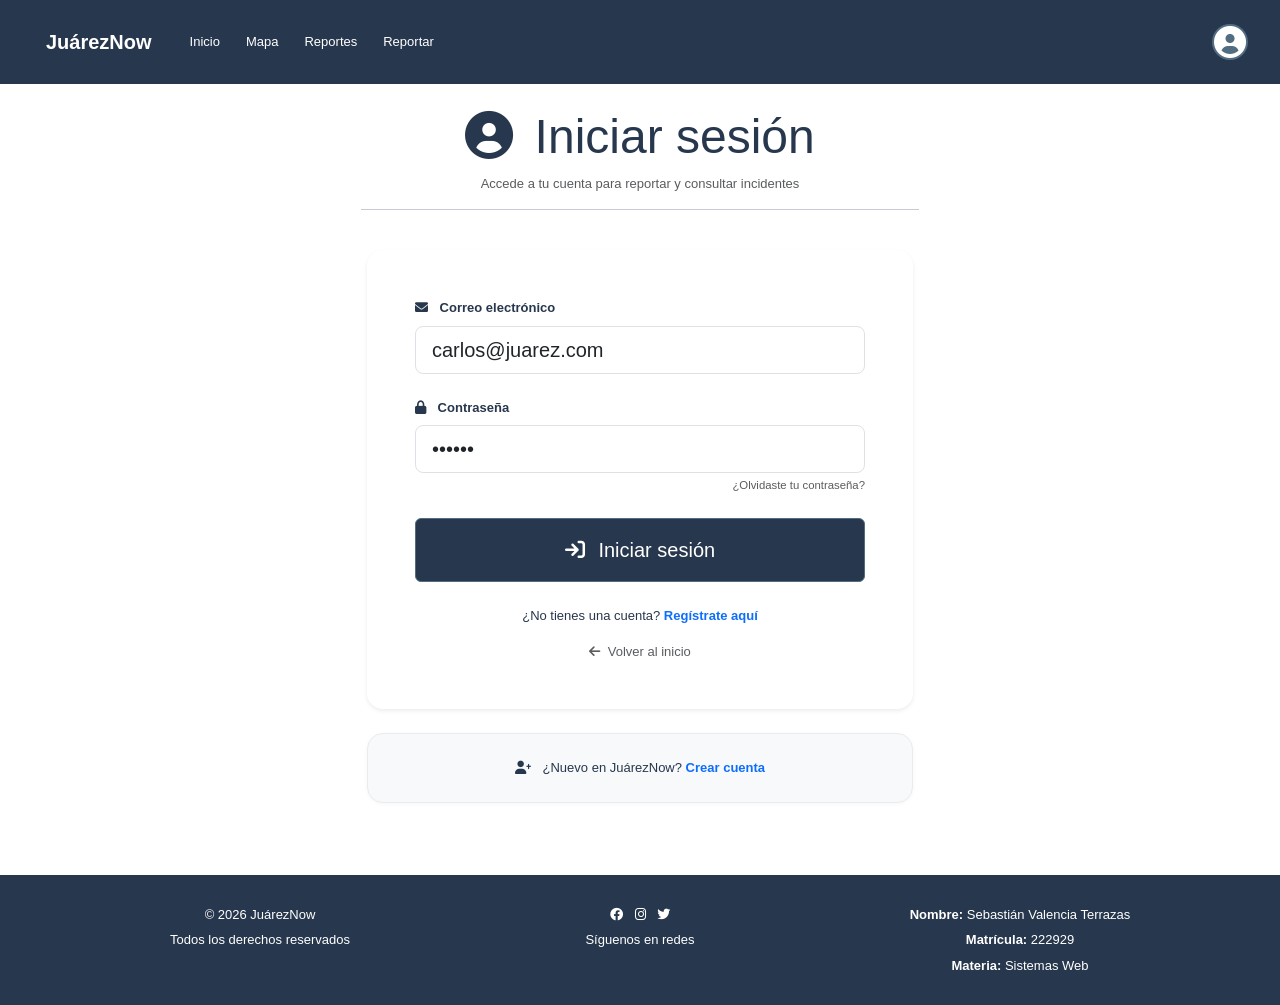
==== resources/iniciar_sesion.html @ b56212be "Estructura inicial para JuarezNow" ====
<!DOCTYPE html>
<html lang="es">
<head>
    <title>JuárezNow - Iniciar sesión</title>
    <meta charset="UTF-8">
    <meta name="viewport" content="width=device-width, initial-scale=1.0">
    
    <!-- Bootstrap CSS -->
    <link href="https://cdn.jsdelivr.net/npm/bootstrap@5.3.0/dist/css/bootstrap.min.css" rel="stylesheet">
    <!-- Font Awesome -->
    <link rel="stylesheet" href="https://cdnjs.cloudflare.com/ajax/libs/font-awesome/6.0.0-beta3/css/all.min.css">
    <!-- Tu CSS -->
    <link rel="stylesheet" href="../css/style.css">
</head>

<body>
    <!-- ===== HEADER  ===== -->
    <header>
        <nav class="navbar navbar-expand-lg">
            <div class="container-fluid">
                <a class="navbar-brand text-white fw-bold" href="../index.html">
                    JuárezNow
                </a>
                <button class="navbar-toggler" type="button" data-bs-toggle="collapse" data-bs-target="#navbarText">
                    <span class="navbar-toggler-icon"></span>
                </button>
                <div class="collapse navbar-collapse" id="navbarText">
                    <ul class="navbar-nav me-auto mb-2 mb-lg-0">
                        <li class="nav-item">
                            <a class="nav-link" href="../index.html">Inicio</a>
                        </li>
                        <li class="nav-item">
                            <a class="nav-link" href="mapa.html">Mapa</a>
                        </li>
                        <li class="nav-item">
                            <a class="nav-link" href="reportes.html">Reportes</a>
                        </li>
                        <li class="nav-item">
                            <a class="nav-link" href="reportar.html">Reportar</a>
                        </li>
                    </ul>
                    <span class="navbar-text">
                        <a class="nav-link profile-icon active" href="iniciar_sesion.html">
                            <i class="fas fa-user-circle"></i>
                        </a>
                    </span>
                </div>
            </div>
        </nav>
    </header>

    <!-- ===== MAIN (INICIO DE SESIÓN) ===== -->
    <main class="container py-4">

        <!-- TÍTULO -->
        <div class="row mb-4">
            <div class="col-12 text-center">
                <h2 class="display-5">
                    <i class="fas fa-user-circle me-2"></i>
                    Iniciar sesión
                </h2>
                <p class="text-muted">Accede a tu cuenta para reportar y consultar incidentes</p>
                <hr class="w-50 mx-auto">
            </div>
        </div>

        <!-- FORMULARIO DE LOGIN -->
        <div class="row justify-content-center">
            <div class="col-lg-6 col-md-8">
                <div class="bg-white p-4 p-md-5 rounded-4 shadow-sm">
                    <form id="loginForm" onsubmit="return false;">

                        <!-- CORREO ELECTRÓNICO -->
                        <div class="mb-4">
                            <label for="email" class="form-label fw-bold">
                                <i class="fas fa-envelope me-2"></i>
                                Correo electrónico
                            </label>
                            <input type="email" id="email" name="email" 
                                   class="form-control form-control-lg" 
                                   placeholder="usuario@ejemplo.com" 
                                   value="carlos@juarez.com"
                                   required>
                        </div>

                        <!-- CONTRASEÑA -->
                        <div class="mb-4">
                            <label for="password" class="form-label fw-bold">
                                <i class="fas fa-lock me-2"></i>
                                Contraseña
                            </label>
                            <input type="password" id="password" name="password" 
                                   class="form-control form-control-lg" 
                                   placeholder="Ingresa tu contraseña" 
                                   value="123456"
                                   required>
                            <div class="form-text text-end">
                                <a href="#" class="text-decoration-none text-muted">
                                    ¿Olvidaste tu contraseña?
                                </a>
                            </div>
                        </div>

                        <!-- BOTÓN INICIAR SESIÓN -->
                        <div class="d-grid gap-2 mt-4">
                            <button type="submit" class="btn btn-dark btn-lg py-3">
                                <i class="fas fa-arrow-right-to-bracket me-2"></i>
                                Iniciar sesión
                            </button>
                        </div>

                        <!-- MENSAJE DE CONFIRMACIÓN (oculto inicialmente) -->
                        <div id="mensajeConfirmacion" class="alert alert-success mt-4" style="display: none;">
                            <i class="fas fa-check-circle me-2"></i>
                            ¡Sesión iniciada exitosamente! Bienvenido de vuelta.
                        </div>

                    </form>

                    <!-- ENLACE A REGISTRO -->
                    <div class="text-center mt-4">
                        <p class="mb-0">
                            ¿No tienes una cuenta? 
                            <a href="registrarse.html" class="fw-bold text-decoration-none">
                                Regístrate aquí
                            </a>
                        </p>
                    </div>

                    <!-- VOLVER AL INICIO -->
                    <div class="text-center mt-3">
                        <a href="../index.html" class="text-muted text-decoration-none">
                            <i class="fas fa-arrow-left me-1"></i>
                            Volver al inicio
                        </a>
                    </div>
                </div>
            </div>
        </div>

        <!-- OPCIÓN DE REGISTRO ADICIONAL (CARD) -->
        <div class="row justify-content-center mt-4">
            <div class="col-lg-6 col-md-8">
                <div class="bg-light p-4 rounded-4 text-center">
                    <p class="mb-0">
                        <i class="fas fa-user-plus me-2"></i>
                        ¿Nuevo en JuárezNow?
                        <a href="registrarse.html" class="fw-bold text-decoration-none">
                            Crear cuenta
                        </a>
                    </p>
                </div>
            </div>
        </div>

    </main>

    <!-- ===== FOOTER  ===== -->
    <footer class="text-white py-4 mt-5" id="footer">
        <div class="container">
            <div class="row text-center">
                <div class="col-md-4 mb-3">
                    <p class="mb-0">© 2026 JuárezNow</p>
                    <p>Todos los derechos reservados</p>
                </div>
                <div class="col-md-4 mb-3">
                    <p class="mb-0">
                        <i class="fab fa-facebook me-2"></i>
                        <i class="fab fa-instagram me-2"></i>
                        <i class="fab fa-twitter"></i>
                    </p>
                    <p>Síguenos en redes</p>
                </div>
                <div class="col-md-4">
                    <p><b>Nombre:</b> Sebastián Valencia Terrazas</p>
                    <p><b>Matrícula:</b> 222929</p>
                    <p><b>Materia:</b> Sistemas Web</p>
                </div>
            </div>
        </div>
    </footer>

    <!-- Bootstrap JS -->
    <script src="https://cdn.jsdelivr.net/npm/bootstrap@5.3.0/dist/js/bootstrap.bundle.min.js"></script>

    
</body>
</html>
---- css/style.css ----
* {
    box-sizing: border-box;
}

:root {
    --azul-oscuro: #27374D;
    --azul-medio: #526D82;
    --gris-casi-blanco: #f8f9fa;
    --gris-claro: #f5f5f5;
    --blanco: #ffffff;
    --texto: #27374D;
    --borde-suave: #e9ecef;
}

/* ==========================================
   ESTILOS BASE
   ========================================== */
body {
    margin: 0;
    background-color: var(--blanco);
    color: var(--texto);
    font-family: Arial, Helvetica, sans-serif;
    font-size: small;
}

/* ==========================================
   HEADER 
   ========================================== */
header {
    background-color: var(--azul-oscuro);
    color: white;
    margin: 0;
    padding: 16px 20px;
    width: 100%;
}

/* ==========================================
   NAVEGACIÓN 
   ========================================== */
nav ul {
    list-style: none;
    padding: 0;
    margin: 0;
    display: flex;
    flex-wrap: wrap;
    gap: 10px;
}

nav a {
    color: white;
    text-decoration: none;
    padding: 10px 14px;
    border-radius: 6px;
    display: inline-block;
    transition: all 0.3s ease-in-out;
}

nav a:hover {
    background-color: var(--azul-medio);
    color: white;
}


header .navbar {
    background-color: var(--azul-oscuro);
    padding: 0;
}

header .navbar-brand,
header .navbar .nav-link {
    color: white;
}

header .navbar .nav-link:hover {
    color: var(--gris-claro);
}

header .navbar .nav-link.active {
    color: white !important;
}

header .navbar-toggler {
    border-color: white;
}

header .navbar-toggler-icon {
    background-image: url("data:image/svg+xml,%3csvg xmlns='http://www.w3.org/2000/svg' viewBox='0 0 30 30'%3e%3cpath stroke='white' stroke-linecap='round' stroke-miterlimit='10' stroke-width='2' d='M4 7h22M4 15h22M4 23h22'/%3e%3c/svg%3e");
}

/* Perfil - Icono de usuario */
header .profile-icon i {
    font-size: 1.8rem;
    transition: all 0.3s ease-in-out;
    color: white;
}

header .profile-icon.active i,
header .profile-icon:hover i {
    font-size: 2rem;
    background-color: var(--azul-medio);
    border-radius: 50%;
    padding: 2px;
    color: white;
}

/*
   CONTENIDO PRINCIPAL
    */
main {
    padding: 20px;
}

/* Secciones y artículos */
section,
article {
    background-color: var(--gris-casi-blanco);
    border: 1px solid var(--borde-suave);
    border-radius: 10px;
    padding: 18px;
    margin-bottom: 18px;
    box-shadow: 0 1px 4px rgba(39, 55, 77, 0.04);
}

section h3,
article h4 {
    color: var(--azul-oscuro);
    margin-top: 0;
}

/* Secciones específicas */
#noticias,
#reportes-recientes {
    background-color: var(--gris-casi-blanco);
}

#noticias > h3 {
    margin-top: 0;
    padding: 16px;
    text-align: center;
    background-color: var(--azul-oscuro);
    color: white;
    border-radius: 8px;
}

/* IMÁGENES */
img {
    max-width: 100%;
    height: auto;
    border-radius: 8px;
    border: 1px solid var(--borde-suave);
    transition: all 0.3s ease-in-out;
}

img:hover {
    transform: scale(1.03, 1.03);
}

.seleccion-img {
    width: 500px;
    height: 300px;
    object-fit: cover;
}

/* 
   TABLAS
    */
table {
    width: 100%;
    border-collapse: collapse;
    background-color: var(--blanco);
    overflow: hidden;
    border-radius: 8px;
}

th,
td {
    border: 1px solid var(--borde-suave);
    padding: 10px;
    text-align: left;
}

th {
    background-color: var(--azul-oscuro);
    color: white;
}

tr:nth-child(even) td {
    background-color: var(--gris-casi-blanco);
}

/* 
   BOTONES
    */
.btn,
.boton {
    display: inline-block;
    padding: 10px 20px;
    background-color: var(--azul-oscuro);
    color: white;
    text-decoration: none;
    border-radius: 6px;
    font-family: Arial, Helvetica, sans-serif;
    cursor: pointer;
    border: 1px solid var(--azul-medio);
    transition: all 0.3s ease-in-out;
}

.btn:hover,
.boton:hover {
    background-color: var(--azul-medio);
}


/* ==========================================
   FOOTER
   ========================================== */
footer {
    background-color: var(--azul-oscuro);
    color: white;
    padding: 16px 20px;
    text-align: center;
}

footer p {
    margin: 6px 0;
}

/* utilidades previamente no usadas removed to simplify stylesheet */

/* ==========================================
   SOBRESCRITURA DE BOOTSTRAP CON CLASES
   ========================================== */
main .bg-white {
    background-color: var(--gris-casi-blanco);
    padding: 1.5rem;
    border-radius: 1rem;
}

main .bg-light {
    background-color: var(--gris-casi-blanco);
    border: 1px solid var(--borde-suave);
    border-radius: 1rem;
    box-shadow: 0 1px 4px rgba(0, 0, 0, 0.04);
    padding: 1.5rem;
}


/* Tamaño base para todos los textos */
.card .card-text,
.card p {
    font-size: 0.95rem;
    line-height: 1.5;
}

/* Títulos de categoría */
.card .card-title,
.card-header span {
    font-size: 1.05rem;
    font-weight: 600;
}

/* Badges de tiempo */
.card-header .badge {
    font-size: 0.8rem;
}

/* Botón "Ver en mapa"*/
.card .btn {
    font-size: 0.95rem;
    padding: 0.4rem 1.2rem;
}

/* Para el index */
#reportes-recientes .card-text,
#reportes-recientes p {
    font-size: 0.95rem;
}



/* ==========================================
   14. RESPONSIVE
   ========================================== */
@media (max-width: 768px) {
    .seleccion-img {
        width: 100%;
        height: auto;
    }

    section,
    article {
        padding: 14px;
    }

    .card-juarez {
        padding: 1rem;
    }

    .card .card-text,
    .card p {
        font-size: 0.9rem;
    }
}
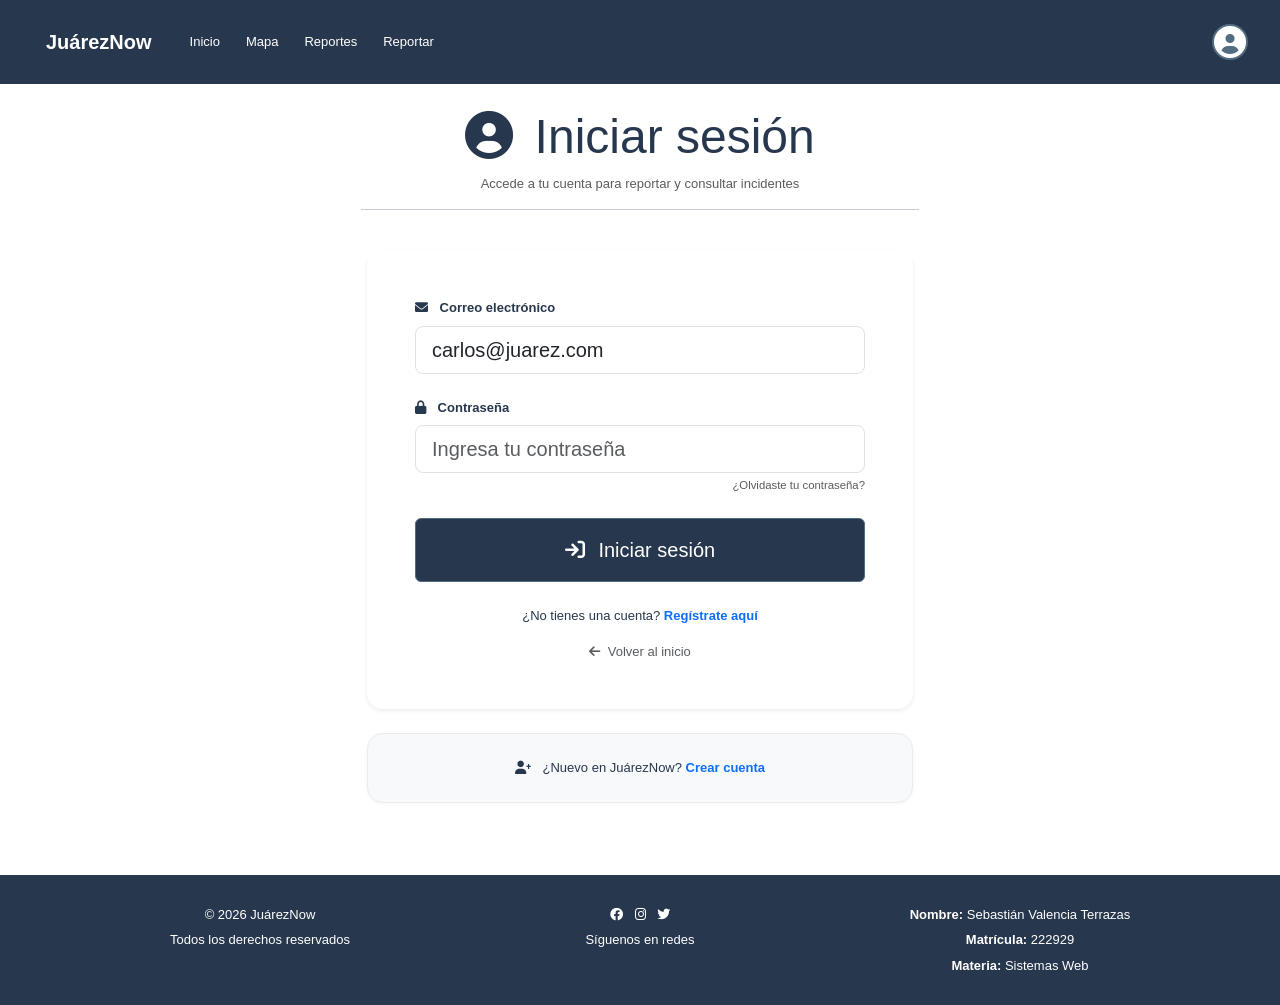
==== commit 64ec9b83: "refactor: replace incident card layout with a responsive table display and add custom styling helper" ====
--- a/resources/iniciar_sesion.html
+++ b/resources/iniciar_sesion.html
@@ -1,10 +1,11 @@
 <!DOCTYPE html>
 <html lang="es">
+
 <head>
     <title>JuárezNow - Iniciar sesión</title>
     <meta charset="UTF-8">
     <meta name="viewport" content="width=device-width, initial-scale=1.0">
-    
+
     <!-- Bootstrap CSS -->
     <link href="https://cdn.jsdelivr.net/npm/bootstrap@5.3.0/dist/css/bootstrap.min.css" rel="stylesheet">
     <!-- Font Awesome -->
@@ -76,11 +77,8 @@
                                 <i class="fas fa-envelope me-2"></i>
                                 Correo electrónico
                             </label>
-                            <input type="email" id="email" name="email" 
-                                   class="form-control form-control-lg" 
-                                   placeholder="usuario@ejemplo.com" 
-                                   value="carlos@juarez.com"
-                                   required>
+                            <input type="email" id="email" name="email" class="form-control form-control-lg"
+                                placeholder="usuario@ejemplo.com" value="carlos@juarez.com" required>
                         </div>
 
                         <!-- CONTRASEÑA -->
@@ -89,11 +87,8 @@
                                 <i class="fas fa-lock me-2"></i>
                                 Contraseña
                             </label>
-                            <input type="password" id="password" name="password" 
-                                   class="form-control form-control-lg" 
-                                   placeholder="Ingresa tu contraseña" 
-                                   value="123456"
-                                   required>
+                            <input type="password" id="password" name="password" class="form-control form-control-lg"
+                                placeholder="Ingresa tu contraseña" value="" required>
                             <div class="form-text text-end">
                                 <a href="#" class="text-decoration-none text-muted">
                                     ¿Olvidaste tu contraseña?
@@ -120,7 +115,7 @@
                     <!-- ENLACE A REGISTRO -->
                     <div class="text-center mt-4">
                         <p class="mb-0">
-                            ¿No tienes una cuenta? 
+                            ¿No tienes una cuenta?
                             <a href="registrarse.html" class="fw-bold text-decoration-none">
                                 Regístrate aquí
                             </a>
@@ -183,6 +178,7 @@
     <!-- Bootstrap JS -->
     <script src="https://cdn.jsdelivr.net/npm/bootstrap@5.3.0/dist/js/bootstrap.bundle.min.js"></script>
 
-    
+
 </body>
+
 </html>
--- a/css/style.css
+++ b/css/style.css
@@ -176,7 +176,7 @@
 th,
 td {
     border: 1px solid var(--borde-suave);
-    padding: 10px;
+    padding: 12px 16px;
     text-align: left;
 }
 
@@ -187,6 +187,37 @@
 
 tr:nth-child(even) td {
     background-color: var(--gris-casi-blanco);
+}
+
+/* Custom Table Overrides & Helpers */
+.table-responsive {
+    border-radius: 8px;
+    overflow: hidden;
+    border: 1px solid var(--borde-suave);
+}
+
+.table thead th {
+    background-color: var(--azul-oscuro) !important;
+    color: white !important;
+    font-weight: 600;
+    border-bottom: none;
+}
+
+.table tbody tr:hover td {
+    background-color: var(--gris-claro) !important;
+}
+
+.img-tabla-incidente {
+    width: 90px;
+    height: 60px;
+    object-fit: cover;
+    border-radius: 6px;
+    display: block;
+}
+
+.table td .badge {
+    font-size: 0.9rem;
+    padding: 6px 12px;
 }
 
 /* 
@@ -277,6 +308,41 @@
     font-size: 0.95rem;
 }
 
+/* ==========================================
+   PAGINACIÓN
+   ========================================== */
+.pagination {
+    gap: 0.5rem;
+}
+
+.page-item .page-link {
+    color: var(--texto);
+    background-color: var(--gris-casi-blanco);
+    border: 1px solid var(--borde-suave);
+    padding: 0.5rem 0.75rem;
+    border-radius: 6px;
+    transition: all 0.3s ease-in-out;
+}
+
+.page-item .page-link:hover {
+    background-color: var(--azul-medio);
+    color: white;
+    border-color: var(--azul-medio);
+}
+
+.page-item.active .page-link {
+    background-color: var(--azul-oscuro);
+    border-color: var(--azul-oscuro);
+    color: white;
+}
+
+.page-item.disabled .page-link {
+    background-color: var(--gris-claro);
+    color: #999;
+    border-color: var(--borde-suave);
+    cursor: not-allowed;
+}
+
 
 
 /* ==========================================
